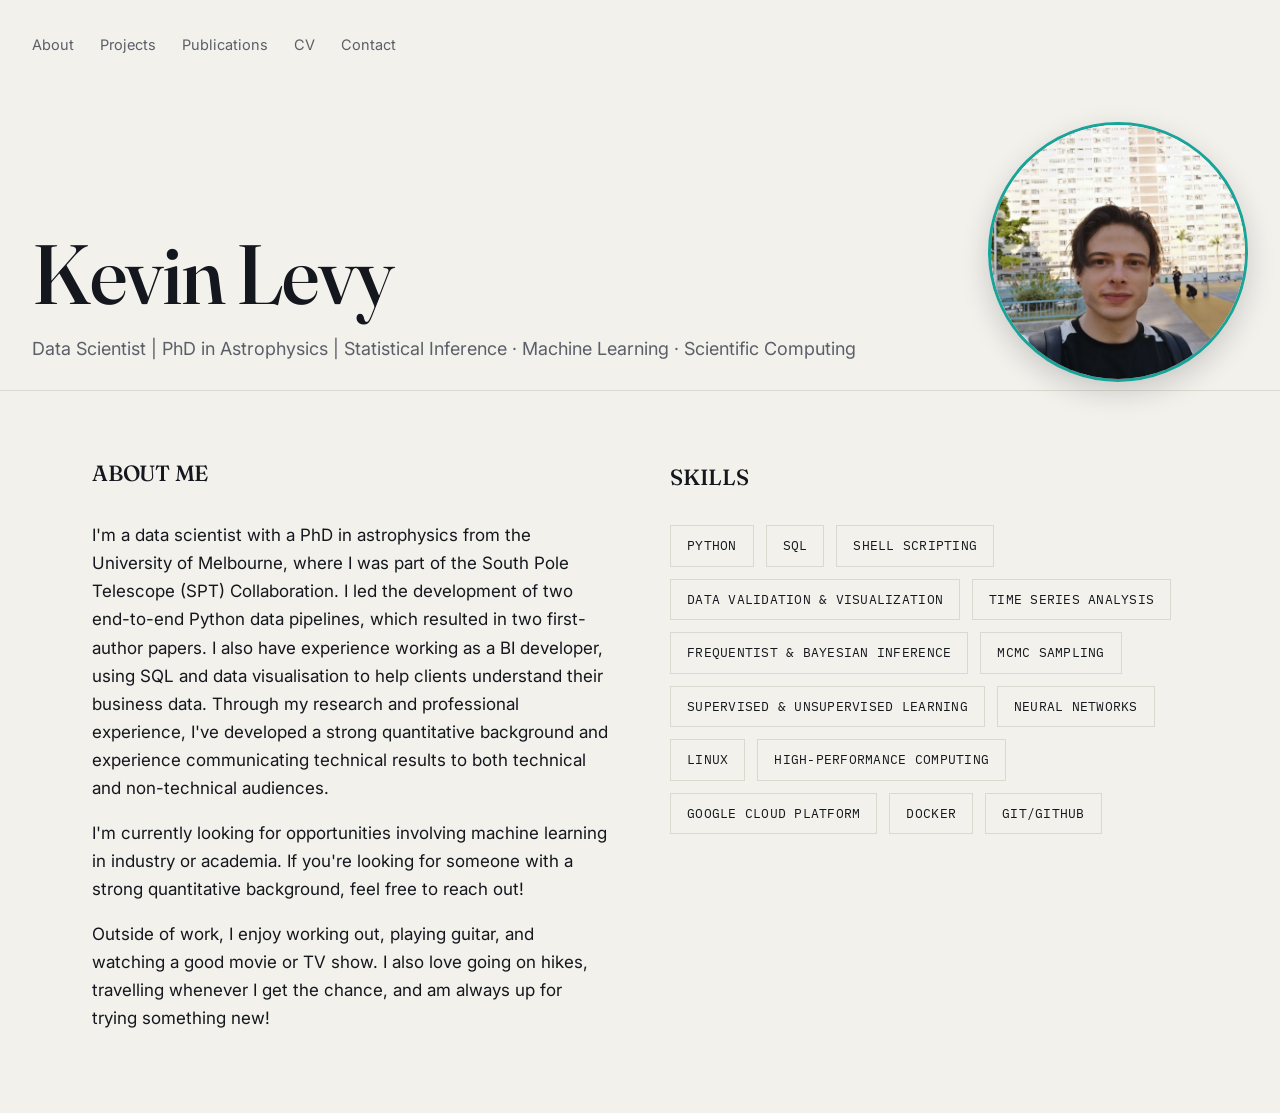
==== index.html @ ed739f93 "Update index.html" ====
<!DOCTYPE html>
<html lang="en">
<head>
<meta charset="UTF-8">
<meta name="viewport" content="width=device-width, initial-scale=1.0">
<title>Kevin Levy</title>
<meta name="description" content="Kevin Levy — astrophysicist and data scientist working across cosmology, climate, and quantitative finance.">
<link rel="preconnect" href="https://fonts.googleapis.com">
<link rel="preconnect" href="https://fonts.gstatic.com" crossorigin>
<link href="https://fonts.googleapis.com/css2?family=Fraunces:ital,opsz,wght@0,9..144,400;0,9..144,500;0,9..144,600;1,9..144,500&family=Inter:wght@400;500;600&family=IBM+Plex+Mono:wght@400;500&display=swap" rel="stylesheet">
<link rel="stylesheet" href="style.css">
</head>
<body>

<div class="nav">
  <div class="wrap">
    <ul>
      <li><a href="index.html">About</a></li>
      <li><a href="projects.html">Projects</a></li>
      <li><a href="publications.html">Publications</a></li>
      <li><a href="cv.html">CV</a></li>
      <li><a href="contact.html">Contact</a></li>
    </ul>
  </div>
</div>

<div class="masthead" id="top">
  <div class="wrap">
    <div>
      <h1>Kevin Levy</h1>
      <p class="tagline">Data Scientist | PhD in Astrophysics | Statistical Inference · Machine Learning · Scientific Computing</p>
    </div>
    <div class="hero-photo">
      <img src="assets/profile.jpg" alt="Kevin Levy">
    </div>
  </div>
</div>

<section class="divider" id="about">
  <div class="page">
    <div>
      <h2 class="heading">ABOUT ME</h2>
      <div class="about">
        <p>I'm a data scientist with a PhD in astrophysics from the University of Melbourne, where I was part of the South Pole Telescope (SPT) Collaboration. I led the development of two end-to-end Python data pipelines, which resulted in two first-author papers. I also have experience working as a BI developer, using SQL and data visualisation to help clients understand their business data. Through my research and professional experience, I've developed a strong quantitative background and experience communicating technical results to both technical and non-technical audiences.</p>
        <p>I'm currently looking for opportunities involving machine learning in industry or academia. If you're looking for someone with a strong quantitative background, feel free to reach out!</p>
        <p>Outside of work, I enjoy working out, playing guitar, and watching a good movie or TV show. I also love going on hikes, travelling whenever I get the chance, and am always up for trying something new!</p>
      </div>
    </div>
    <div class="skills-wrap">
      <h2 class="heading">SKILLS</h2>
      <div class="skills-tags">
        <span class="skill-tag">PYTHON</span>
        <span class="skill-tag">SQL</span>
        <span class="skill-tag">SHELL SCRIPTING</span>
        <span class="skill-tag">DATA VALIDATION &amp; VISUALIZATION</span>
        <span class="skill-tag">TIME SERIES ANALYSIS</span>
        <span class="skill-tag">FREQUENTIST &amp; BAYESIAN INFERENCE</span>
        <span class="skill-tag">MCMC SAMPLING</span>
        <span class="skill-tag">SUPERVISED &amp; UNSUPERVISED LEARNING</span>
        <span class="skill-tag">NEURAL NETWORKS</span>
        <span class="skill-tag">LINUX</span>
        <span class="skill-tag">HIGH-PERFORMANCE COMPUTING</span>
        <span class="skill-tag">GOOGLE CLOUD PLATFORM</span>
        <span class="skill-tag">DOCKER</span>
        <span class="skill-tag">GIT/GITHUB</span>
      </div>
    </div>
  </div>
</section>

</body>
</html>
---- style.css ----
:root {
  --paper: #F2F1EC;
  --ink: #14171D;
  --muted: #5A5F68;
  --blue: #2C4A9E;
  --teal: #3F7A6F;
  --rule: #DBD8CE;
  --text-col: 660px;
}

* { box-sizing: border-box; }
html { scroll-behavior: smooth; }

body {
  cursor: url('data:image/svg+xml;utf8,<svg xmlns="http://www.w3.org/2000/svg" width="24" height="25" viewBox="0 0 360 370"><polygon points="62,34 276,212 150,216 62,322" fill="none" stroke="%237B4FD6" stroke-width="28" stroke-linejoin="round"/></svg>') 4 2, auto;
}

a, button {
  cursor: url('data:image/svg+xml;utf8,<svg xmlns="http://www.w3.org/2000/svg" width="24" height="25" viewBox="0 0 360 370"><polygon points="62,34 276,212 150,216 62,322" fill="%237B4FD6" stroke="%237B4FD6" stroke-width="28" stroke-linejoin="round"/></svg>') 4 2, pointer;
}

body {
  margin: 0;
  background: var(--paper);
  color: var(--ink);
  font-family: 'Inter', -apple-system, sans-serif;
  font-size: 17px;
  line-height: 1.65;
  -webkit-font-smoothing: antialiased;
}

h1, h2, h3 { font-family: 'Fraunces', Georgia, serif; font-weight: 500; letter-spacing: -0.01em; margin: 0; }

a { color: var(--blue); text-decoration: none; border-bottom: 1px solid rgba(44, 74, 158, 0.35); }
a:hover { border-color: var(--blue); }
a:focus-visible, button:focus-visible { outline: 2px solid var(--blue); outline-offset: 3px; }

.num {
  font-family: 'IBM Plex Mono', monospace;
  font-size: 13px;
  color: var(--muted);
}

.wrap { max-width: 1320px; margin: 0 auto; padding: 0 32px; }

/* Nav */
.nav { padding: 30px 0 0; }
.nav .wrap { display: flex; justify-content: space-between; align-items: baseline; flex-wrap: wrap; gap: 14px; }
.nav .name { font-family: 'Fraunces', serif; font-size: 18px; font-weight: 500; border: none; color: var(--ink); }
.nav .name:hover { color: var(--blue); }
.nav ul { list-style: none; display: flex; gap: 26px; margin: 0; padding: 0; }
.nav a { color: var(--muted); border: none; font-size: 14.5px; }
.nav a:hover { color: var(--ink); }

/* Page grid: a persistent left margin gutter beside the text column, like a manuscript */
.page { max-width: 1320px; margin: 0 auto; padding: 0 32px; }
.row { display: grid; grid-template-columns: 64px 1fr; column-gap: 28px; }
.row .gutter { padding-top: 3px; }

/* Masthead */
.masthead { padding: 64px 0 8px; }
.masthead .wrap {
  display: grid;
  grid-template-columns: 1fr auto;
  gap: 40px;
  align-items: end;
}
.masthead h1 {
  font-size: clamp(48px, 7vw, 84px);
  line-height: 1.02;
  letter-spacing: -0.015em;
}
.tagline {
  margin-top: 18px;
  font-size: 18px;
  color: var(--muted);
  max-width: 900px;
}
.hero-photo img {
  width: 260px;
  aspect-ratio: 1;
  object-fit: cover;
  display: block;
  border-radius: 50%;
  border: 3px solid #1AA398;
  box-shadow: 0 10px 28px rgba(20, 23, 29, 0.18);
}
.lede {
  font-size: 18px;
  max-width: var(--text-col);
  color: var(--ink);
}

section { padding: 64px 0; }
section.divider { border-top: 1px solid var(--rule); }
h2.heading { font-size: 22px; margin-bottom: 30px; }

.about p { max-width: var(--text-col); }
.about p + p { margin-top: 16px; }

#about .page {
  max-width: 1160px;
  margin: 0 auto;
  display: grid;
  grid-template-columns: 1fr 1fr;
  gap: 60px;
  align-items: start;
}

.skills-wrap { padding-top: 4px; }
.skills-tags { display: flex; flex-wrap: wrap; gap: 12px; }
.skill-tag {
  font-family: 'IBM Plex Mono', monospace;
  font-size: 13px;
  letter-spacing: 0.02em;
  color: var(--ink);
  border: 1px solid var(--rule);
  padding: 9px 16px;
  white-space: nowrap;
}

/* Works list (shared by .work-item and .project) */
.work-grid { display: grid; grid-template-columns: 1fr 1fr; gap: 48px 40px; }
.work-item { padding: 0; }
.work-grid .work-item { border-bottom: none; }
.work-item .row { align-items: start; }
.fig { width: 56px; height: 56px; display: block; }
.work-item .idx { margin-top: 10px; }

.work-item h3, .project h3 { font-size: 20px; margin-bottom: 10px; }
.work-item h3.cite, .project h3.cite { font-style: italic; font-weight: 500; }
.work-item p.desc, .project p.desc { max-width: var(--text-col); color: var(--ink); }
.work-item p.desc + p.desc, .project p.desc + p.desc { margin-top: 14px; }
.work-item .venue, .project .venue { color: var(--muted); font-size: 15px; margin-top: 4px; }
.work-item .stack, .project .stack { margin-top: 14px; font-size: 14px; color: var(--muted); }
.work-item .links, .project .links { margin-top: 12px; display: flex; gap: 20px; flex-wrap: wrap; font-size: 14.5px; }
.work-item .figure, .project .figure { margin-top: 20px; }
.work-item .figure img, .project .figure img { width: 100%; height: auto; display: block; border: 1px solid var(--rule); }
.work-item .figure .cap, .project .figure .cap { margin-top: 8px; font-size: 13px; color: var(--muted); }

/* Intro + section headings on projects page */
.intro { max-width: 60ch; margin: 0 0 40px; color: var(--muted); }
.subheading { font-family: 'Fraunces', serif; font-size: 1.5rem; margin: 56px 0 8px; }

/* Split layout (reusable elsewhere) */
.split { display: grid; grid-template-columns: minmax(0, 1fr) minmax(0, 1fr); gap: 40px; align-items: start; }
.split.flip .split-text { order: 2; }
.split.flip .split-figs { order: 1; }
.split-figs .figure { margin-top: 0; }
.split-figs .figure + .figure { margin-top: 24px; }
.split img { display: block; width: 100%; height: auto; }

/* Project rows (projects.html): alternating text / figure */
.project {
  display: grid;
  grid-template-columns: minmax(0, 1fr) minmax(0, 1fr);
  gap: 48px;
  align-items: start;
  padding: 40px 0;
}
.project > * { min-width: 0; }
.project .num { margin-bottom: 8px; }

.project .text { grid-column: 1; grid-row: 1; }
.project .figs { grid-column: 2; grid-row: 1; }
.project.reverse .text { grid-column: 2; }
.project.reverse .figs { grid-column: 1; }

.project .figure { margin-top: 0; }
.project .figure + .figure { margin-top: 24px; }

footer { padding: 70px 0 60px; }
footer .lede2 { color: var(--muted); max-width: 50ch; }
footer .channels { margin-top: 28px; display: flex; gap: 22px; flex-wrap: wrap; align-items: center; font-size: 15.5px; }
footer .fine { margin-top: 50px; font-size: 13.5px; color: var(--muted); }

.btn-outline {
  font-family: 'Inter', sans-serif;
  font-size: 15.5px;
  color: var(--ink);
  background: transparent;
  border: 1px solid var(--ink);
  padding: 10px 20px;
  cursor: pointer;
  border-radius: 0;
}
.btn-outline:hover { background: var(--ink); color: var(--paper); }
.btn-outline:focus-visible { outline: 2px solid var(--blue); outline-offset: 3px; }

/* Modal */
.modal-overlay {
  display: none;
  position: fixed;
  inset: 0;
  background: rgba(20, 23, 29, 0.45);
  z-index: 100;
  padding: 24px;
  align-items: center;
  justify-content: center;
}
.modal-overlay.open { display: flex; }
.modal-box {
  background: var(--paper);
  border: 1px solid var(--ink);
  max-width: 440px;
  width: 100%;
  padding: 36px 32px 32px;
  position: relative;
}
.modal-box h3 { font-size: 22px; margin-bottom: 6px; }
.modal-box .sub { color: var(--muted); font-size: 14.5px; margin-bottom: 24px; }
.modal-close {
  position: absolute;
  top: 18px;
  right: 20px;
  background: none;
  border: none;
  font-family: 'Inter', sans-serif;
  font-size: 20px;
  line-height: 1;
  color: var(--muted);
  cursor: pointer;
  padding: 4px;
}
.modal-close:hover { color: var(--ink); }
.field { margin-bottom: 20px; }
.field label { display: block; font-size: 13px; color: var(--muted); margin-bottom: 6px; }
.field input, .field textarea {
  width: 100%;
  font-family: 'Inter', sans-serif;
  font-size: 15.5px;
  color: var(--ink);
  background: transparent;
  border: none;
  border-bottom: 1px solid var(--rule);
  padding: 6px 2px;
  resize: vertical;
}
.field input:focus, .field textarea:focus {
  outline: none;
  border-bottom-color: var(--blue);
}
.field textarea { min-height: 90px; }
.modal-box .send-btn {
  font-family: 'Inter', sans-serif;
  font-size: 15.5px;
  color: var(--paper);
  background: var(--ink);
  border: none;
  padding: 11px 22px;
  cursor: pointer;
  margin-top: 4px;
}
.modal-box .send-btn:hover { background: var(--blue); }

/* Responsive */
@media (max-width: 800px) {
  .split { grid-template-columns: minmax(0, 1fr); gap: 24px; }
  .split.flip .split-text,
  .split.flip .split-figs { order: initial; }

  .project { grid-template-columns: minmax(0, 1fr); gap: 24px; }
  .project .text,
  .project .figs,
  .project.reverse .text,
  .project.reverse .figs { grid-column: 1; grid-row: auto; }
}

@media (max-width: 640px) {
  .work-grid { grid-template-columns: 1fr; gap: 40px; }
  #about .page { grid-template-columns: 1fr; gap: 36px; }
  .masthead .wrap { grid-template-columns: 1fr; }
  .hero-photo { order: -1; }
  .hero-photo img { width: 120px; aspect-ratio: 1; }
  .row { grid-template-columns: 40px 1fr; column-gap: 16px; }
  .fig { width: 36px; height: 36px; }
  .wrap, .page { padding: 0 20px; }
  .nav ul { gap: 16px; }
}

/* Cursor particles */
.ball-particle {
  position: fixed;
  width: 6px;
  height: 6px;
  border-radius: 50%;
  pointer-events: none;
  z-index: 9999;
  margin: -3px 0 0 -3px;
  animation: ball-burst 0.5s ease-out forwards;
}
@keyframes ball-burst {
  to {
    transform: translate(var(--dx), var(--dy)) scale(0.3);
    opacity: 0;
  }
}
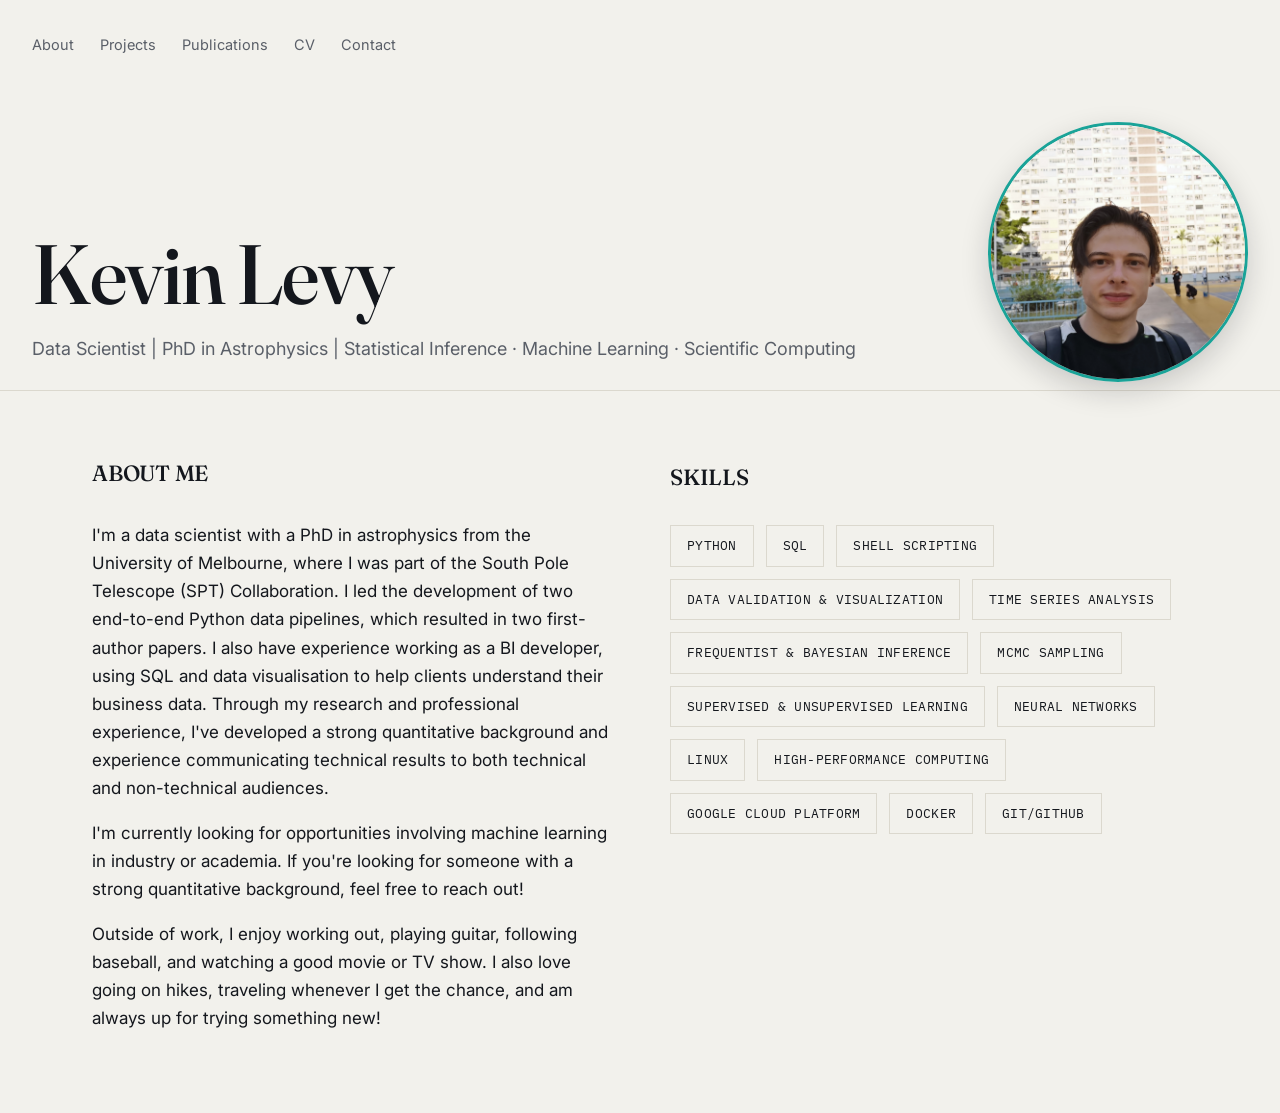
==== commit 9400a5dc: "Update index.html" ====
--- a/index.html
+++ b/index.html
@@ -4,7 +4,6 @@
 <meta charset="UTF-8">
 <meta name="viewport" content="width=device-width, initial-scale=1.0">
 <title>Kevin Levy</title>
-<meta name="description" content="Kevin Levy — astrophysicist and data scientist working across cosmology, climate, and quantitative finance.">
 <link rel="preconnect" href="https://fonts.googleapis.com">
 <link rel="preconnect" href="https://fonts.gstatic.com" crossorigin>
 <link href="https://fonts.googleapis.com/css2?family=Fraunces:ital,opsz,wght@0,9..144,400;0,9..144,500;0,9..144,600;1,9..144,500&family=Inter:wght@400;500;600&family=IBM+Plex+Mono:wght@400;500&display=swap" rel="stylesheet">
@@ -43,7 +42,7 @@
       <div class="about">
         <p>I'm a data scientist with a PhD in astrophysics from the University of Melbourne, where I was part of the South Pole Telescope (SPT) Collaboration. I led the development of two end-to-end Python data pipelines, which resulted in two first-author papers. I also have experience working as a BI developer, using SQL and data visualisation to help clients understand their business data. Through my research and professional experience, I've developed a strong quantitative background and experience communicating technical results to both technical and non-technical audiences.</p>
         <p>I'm currently looking for opportunities involving machine learning in industry or academia. If you're looking for someone with a strong quantitative background, feel free to reach out!</p>
-        <p>Outside of work, I enjoy working out, playing guitar, and watching a good movie or TV show. I also love going on hikes, travelling whenever I get the chance, and am always up for trying something new!</p>
+        <p>Outside of work, I enjoy working out, playing guitar, following baseball, and watching a good movie or TV show. I also love going on hikes, traveling whenever I get the chance, and am always up for trying something new!</p>
       </div>
     </div>
     <div class="skills-wrap">
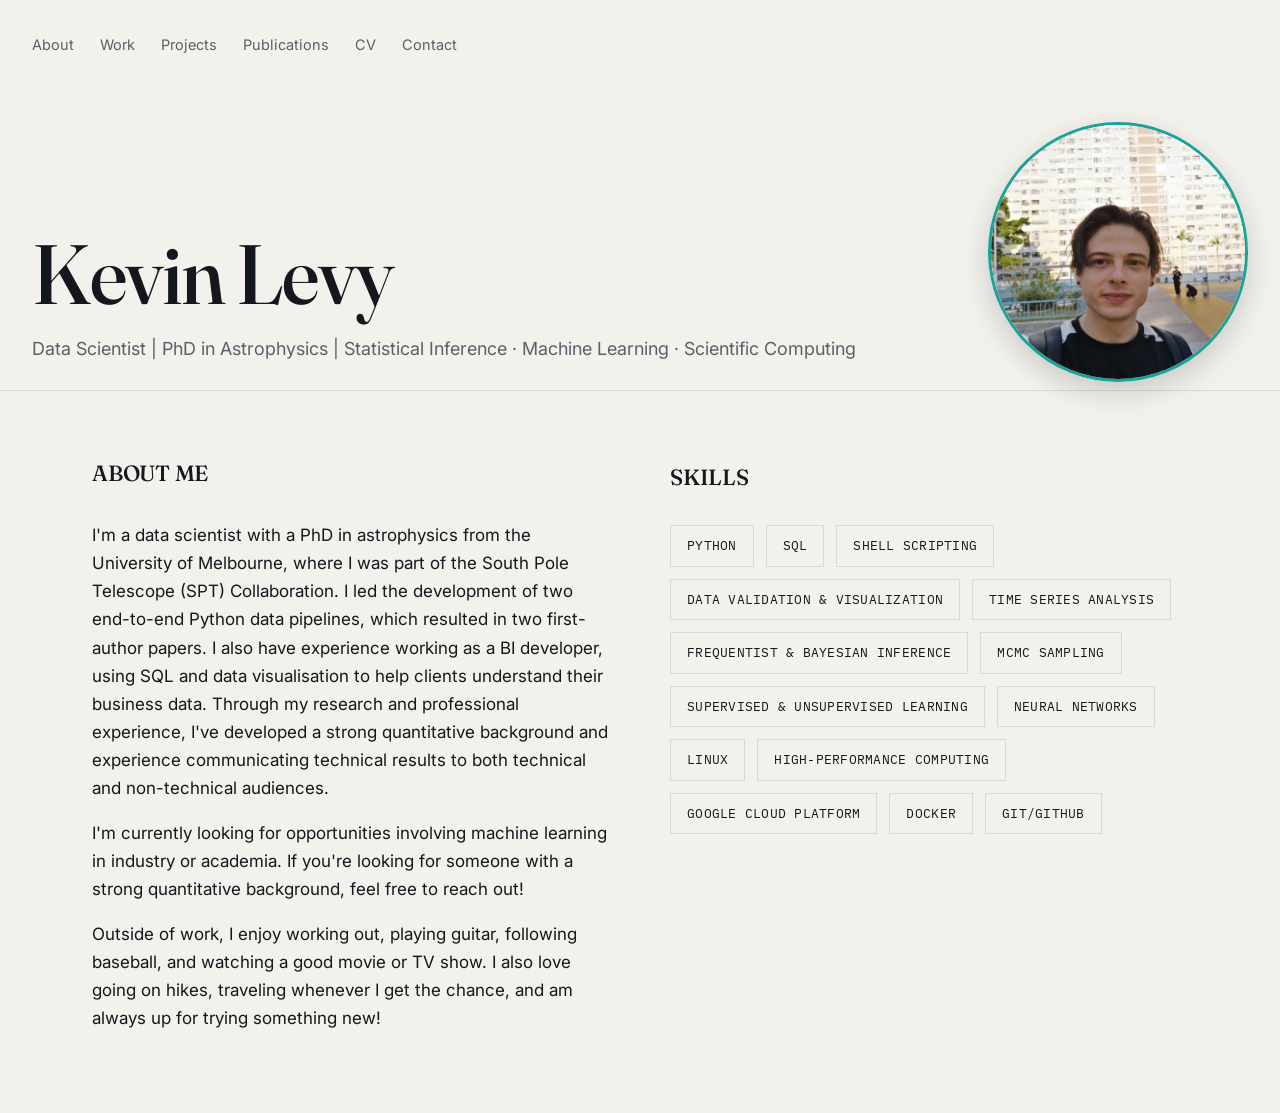
==== commit ebada854: "Add files via upload" ====
--- a/index.html
+++ b/index.html
@@ -15,6 +15,7 @@
   <div class="wrap">
     <ul>
       <li><a href="index.html">About</a></li>
+      <li><a href="work.html">Work</a></li>
       <li><a href="projects.html">Projects</a></li>
       <li><a href="publications.html">Publications</a></li>
       <li><a href="cv.html">CV</a></li>
--- a/style.css
+++ b/style.css
@@ -119,7 +119,7 @@
   white-space: nowrap;
 }
 
-/* Works list (shared by .work-item and .project) */
+/* Works list (used by publications.html) */
 .work-grid { display: grid; grid-template-columns: 1fr 1fr; gap: 48px 40px; }
 .work-item { padding: 0; }
 .work-grid .work-item { border-bottom: none; }
@@ -127,18 +127,18 @@
 .fig { width: 56px; height: 56px; display: block; }
 .work-item .idx { margin-top: 10px; }
 
-.work-item h3, .project h3 { font-size: 20px; margin-bottom: 10px; }
-.work-item h3.cite, .project h3.cite { font-style: italic; font-weight: 500; }
-.work-item p.desc, .project p.desc { max-width: var(--text-col); color: var(--ink); }
-.work-item p.desc + p.desc, .project p.desc + p.desc { margin-top: 14px; }
-.work-item .venue, .project .venue { color: var(--muted); font-size: 15px; margin-top: 4px; }
-.work-item .stack, .project .stack { margin-top: 14px; font-size: 14px; color: var(--muted); }
-.work-item .links, .project .links { margin-top: 12px; display: flex; gap: 20px; flex-wrap: wrap; font-size: 14.5px; }
-.work-item .figure, .project .figure { margin-top: 20px; }
-.work-item .figure img, .project .figure img { width: 100%; height: auto; display: block; border: 1px solid var(--rule); }
-.work-item .figure .cap, .project .figure .cap { margin-top: 8px; font-size: 13px; color: var(--muted); }
-
-/* Intro + section headings on projects page */
+.work-item h3 { font-size: 20px; margin-bottom: 10px; }
+.work-item h3.cite { font-style: italic; font-weight: 500; }
+.work-item p.desc { max-width: var(--text-col); color: var(--ink); }
+.work-item p.desc + p.desc { margin-top: 14px; }
+.work-item .venue { color: var(--muted); font-size: 15px; margin-top: 4px; }
+.work-item .stack { margin-top: 14px; font-size: 14px; color: var(--muted); }
+.work-item .links { margin-top: 12px; display: flex; gap: 20px; flex-wrap: wrap; font-size: 14.5px; }
+.work-item .figure { margin-top: 20px; }
+.work-item .figure img { width: 100%; height: auto; display: block; border: 1px solid var(--rule); }
+.work-item .figure .cap { margin-top: 8px; font-size: 13px; color: var(--muted); }
+
+/* Intro text on Work / Projects pages */
 .intro { max-width: 60ch; margin: 0 0 40px; color: var(--muted); }
 .subheading { font-family: 'Fraunces', serif; font-size: 1.5rem; margin: 56px 0 8px; }
 
@@ -150,24 +150,39 @@
 .split-figs .figure + .figure { margin-top: 24px; }
 .split img { display: block; width: 100%; height: auto; }
 
-/* Project rows (projects.html): alternating text / figure */
-.project {
+/* Cards (work.html and projects.html) */
+.card-list { display: flex; flex-direction: column; gap: 20px; }
+
+.card {
   display: grid;
-  grid-template-columns: minmax(0, 1fr) minmax(0, 1fr);
-  gap: 48px;
+  grid-template-columns: 260px minmax(0, 1fr);
+  gap: 28px;
   align-items: start;
-  padding: 40px 0;
-}
-.project > * { min-width: 0; }
-.project .num { margin-bottom: 8px; }
-
-.project .text { grid-column: 1; grid-row: 1; }
-.project .figs { grid-column: 2; grid-row: 1; }
-.project.reverse .text { grid-column: 2; }
-.project.reverse .figs { grid-column: 1; }
-
-.project .figure { margin-top: 0; }
-.project .figure + .figure { margin-top: 24px; }
+  padding: 24px;
+  border: 1px solid var(--rule);
+  border-radius: 12px;
+  background: #F8F7F2;
+}
+.card.no-thumb { grid-template-columns: minmax(0, 1fr); }
+.card > * { min-width: 0; }
+
+.card .thumb img {
+  width: 100%;
+  height: auto;
+  display: block;
+  border: 1px solid var(--rule);
+  border-radius: 6px;
+}
+
+.card h3 { font-size: 20px; margin-bottom: 4px; }
+.card .meta { color: var(--muted); font-size: 15px; margin-bottom: 10px; }
+.card p.desc { max-width: 72ch; color: var(--ink); }
+.card .stack { margin-top: 14px; font-size: 14px; color: var(--muted); }
+.card .links { margin-top: 12px; display: flex; gap: 20px; flex-wrap: wrap; font-size: 14.5px; }
+
+.card .sub-entry { margin-top: 18px; padding-top: 16px; border-top: 1px solid var(--rule); }
+.card .sub-entry h4 { font-family: 'Fraunces', Georgia, serif; font-weight: 500; font-size: 16.5px; margin: 0 0 6px; }
+.card .sub-entry .meta { margin: 6px 0 0; font-size: 14px; }
 
 footer { padding: 70px 0 60px; }
 footer .lede2 { color: var(--muted); max-width: 50ch; }
@@ -259,11 +274,7 @@
   .split.flip .split-text,
   .split.flip .split-figs { order: initial; }
 
-  .project { grid-template-columns: minmax(0, 1fr); gap: 24px; }
-  .project .text,
-  .project .figs,
-  .project.reverse .text,
-  .project.reverse .figs { grid-column: 1; grid-row: auto; }
+  .card { grid-template-columns: minmax(0, 1fr); gap: 18px; }
 }
 
 @media (max-width: 640px) {
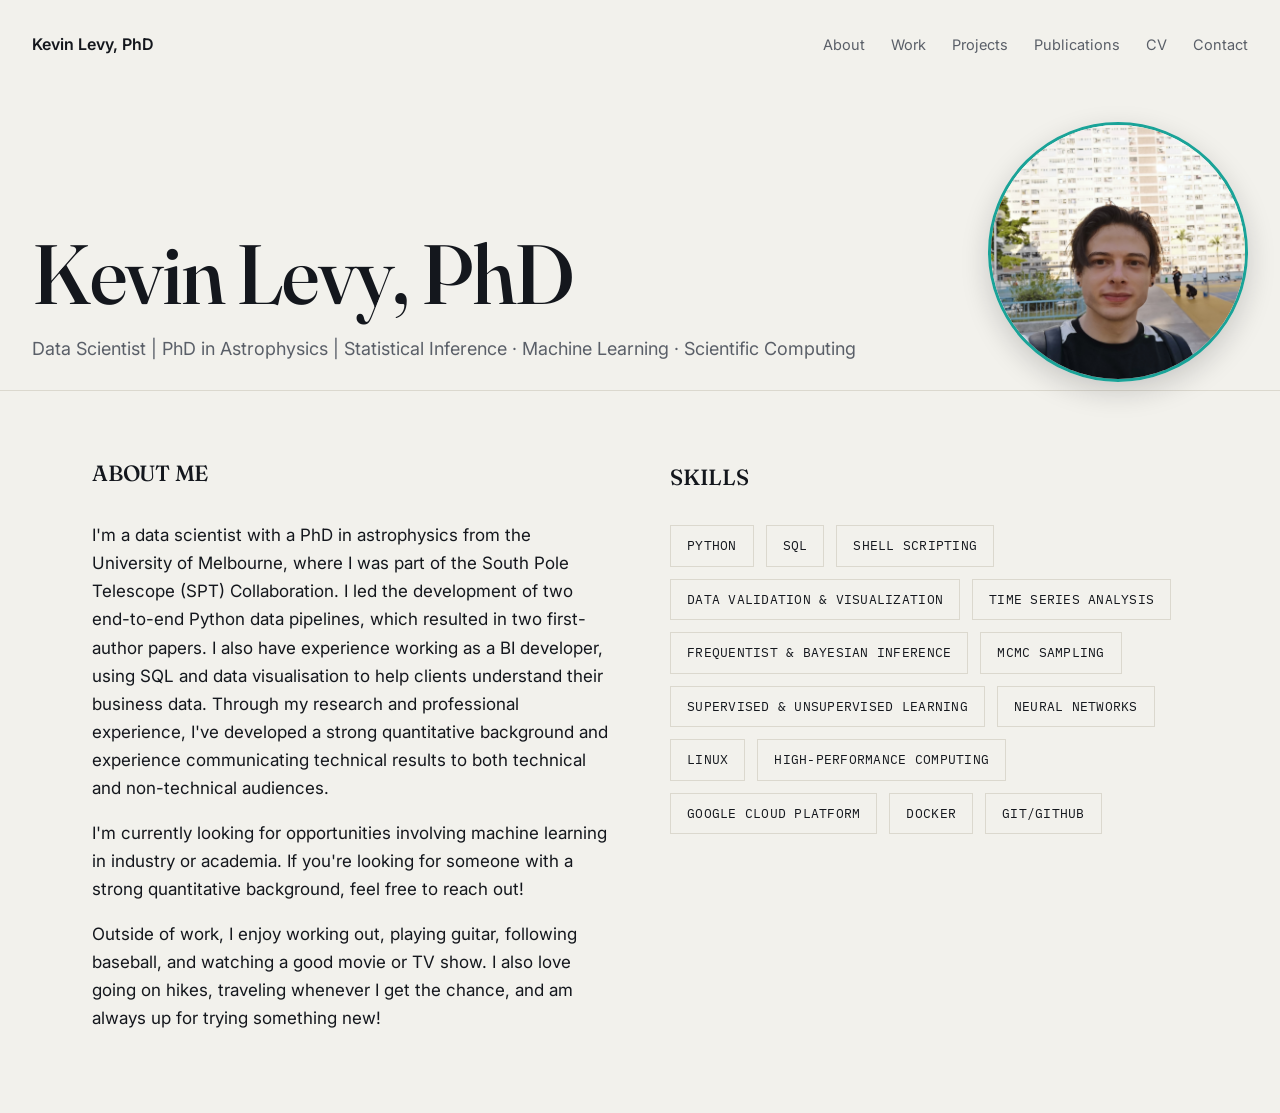
==== commit 1a15d6cb: "Update index.html" ====
--- a/index.html
+++ b/index.html
@@ -13,6 +13,7 @@
 
 <div class="nav">
   <div class="wrap">
+    <a class="name" href="index.html">Kevin Levy, PhD</a>
     <ul>
       <li><a href="index.html">About</a></li>
       <li><a href="work.html">Work</a></li>
@@ -27,7 +28,7 @@
 <div class="masthead" id="top">
   <div class="wrap">
     <div>
-      <h1>Kevin Levy</h1>
+      <h1>Kevin Levy, PhD</h1>
       <p class="tagline">Data Scientist | PhD in Astrophysics | Statistical Inference · Machine Learning · Scientific Computing</p>
     </div>
     <div class="hero-photo">
--- a/style.css
+++ b/style.css
@@ -46,7 +46,7 @@
 /* Nav */
 .nav { padding: 30px 0 0; }
 .nav .wrap { display: flex; justify-content: space-between; align-items: baseline; flex-wrap: wrap; gap: 14px; }
-.nav .name { font-family: 'Fraunces', serif; font-size: 18px; font-weight: 500; border: none; color: var(--ink); }
+.nav .name { font-family: 'Inter', -apple-system, sans-serif; font-size: 16px; font-weight: 600; border: none; color: var(--ink); }
 .nav .name:hover { color: var(--blue); }
 .nav ul { list-style: none; display: flex; gap: 26px; margin: 0; padding: 0; }
 .nav a { color: var(--muted); border: none; font-size: 14.5px; }
@@ -306,3 +306,12 @@
     opacity: 0;
   }
 }
+
+/* Logo thumbnails and sub-entries with figures (work.html) */
+.card .thumb.logo img { max-width: 160px; border: none; border-radius: 8px; }
+.card .sub-entry { display: grid; grid-template-columns: minmax(0, 1fr) 280px; gap: 24px; align-items: start; }
+.card .sub-entry .sub-thumb img { width: 100%; height: auto; display: block; border: 1px solid var(--rule); border-radius: 6px; }
+
+@media (max-width: 800px) {
+  .card .sub-entry { grid-template-columns: minmax(0, 1fr); gap: 14px; }
+}
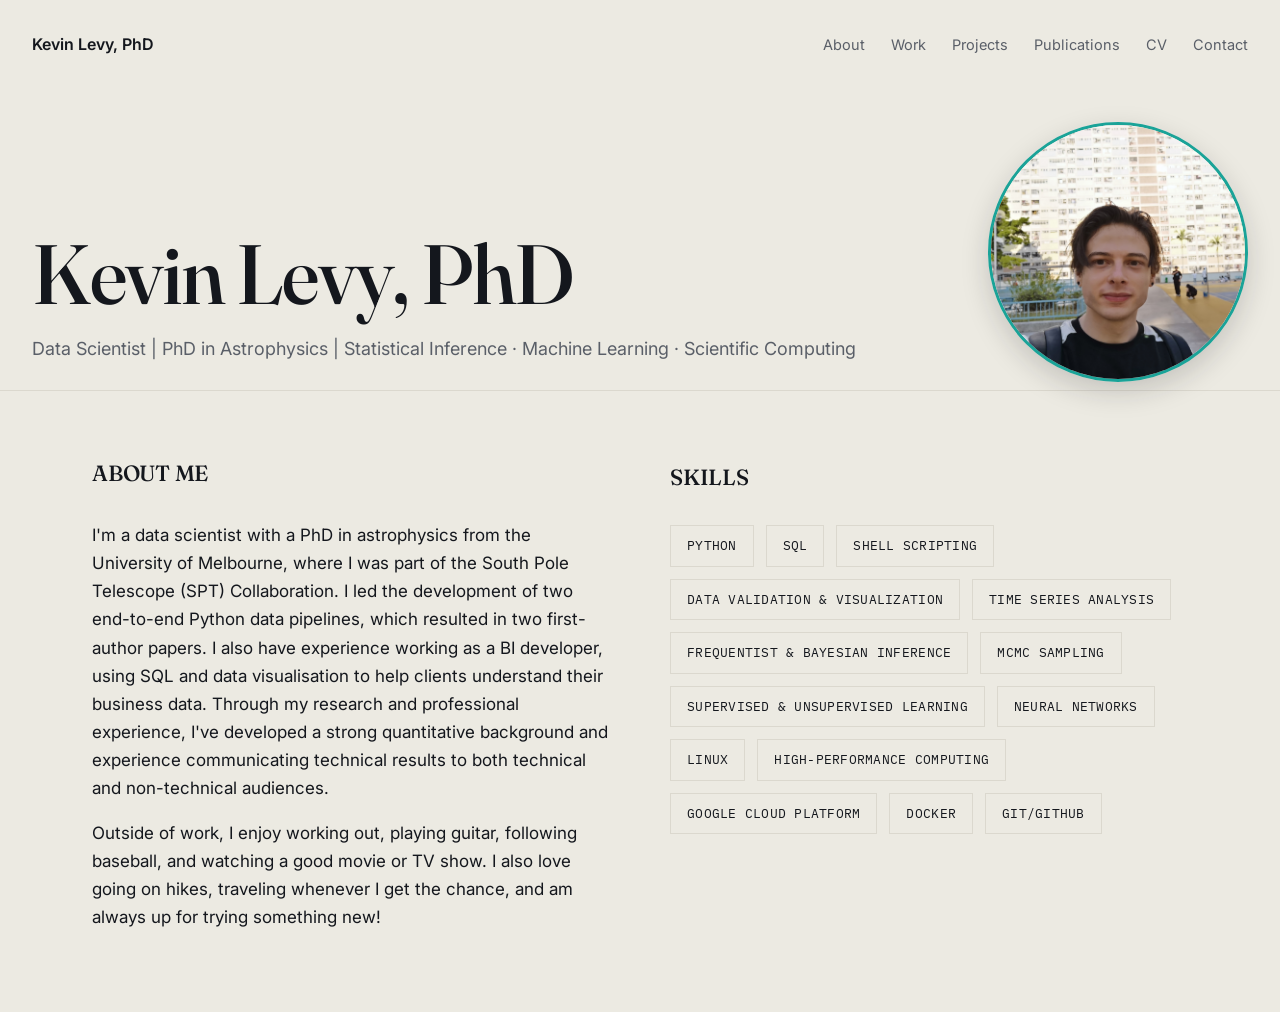
==== commit b0684d06: "Update index.html" ====
--- a/index.html
+++ b/index.html
@@ -43,7 +43,6 @@
       <h2 class="heading">ABOUT ME</h2>
       <div class="about">
         <p>I'm a data scientist with a PhD in astrophysics from the University of Melbourne, where I was part of the South Pole Telescope (SPT) Collaboration. I led the development of two end-to-end Python data pipelines, which resulted in two first-author papers. I also have experience working as a BI developer, using SQL and data visualisation to help clients understand their business data. Through my research and professional experience, I've developed a strong quantitative background and experience communicating technical results to both technical and non-technical audiences.</p>
-        <p>I'm currently looking for opportunities involving machine learning in industry or academia. If you're looking for someone with a strong quantitative background, feel free to reach out!</p>
         <p>Outside of work, I enjoy working out, playing guitar, following baseball, and watching a good movie or TV show. I also love going on hikes, traveling whenever I get the chance, and am always up for trying something new!</p>
       </div>
     </div>
--- a/style.css
+++ b/style.css
@@ -1,5 +1,5 @@
 :root {
-  --paper: #F2F1EC;
+  --paper: #ECEAE2;
   --ink: #14171D;
   --muted: #5A5F68;
   --blue: #2C4A9E;
@@ -161,7 +161,8 @@
   padding: 24px;
   border: 1px solid var(--rule);
   border-radius: 12px;
-  background: #F8F7F2;
+  background: #FBFAF6;
+  box-shadow: 0 2px 10px rgba(20, 23, 29, 0.06);
 }
 .card.no-thumb { grid-template-columns: minmax(0, 1fr); }
 .card > * { min-width: 0; }
@@ -308,10 +309,29 @@
 }
 
 /* Logo thumbnails and sub-entries with figures (work.html) */
-.card .thumb.logo img { max-width: 160px; border: none; border-radius: 8px; }
+.card .thumb.logo { align-self: center; }
+.card .thumb.logo img { width: 200px; max-width: 100%; margin: 0 auto; border: none; border-radius: 8px; }
 .card .sub-entry { display: grid; grid-template-columns: minmax(0, 1fr) 280px; gap: 24px; align-items: start; }
 .card .sub-entry .sub-thumb img { width: 100%; height: auto; display: block; border: 1px solid var(--rule); border-radius: 6px; }
+.card > .sub-entry { grid-column: 1 / -1; margin-top: 0; }
 
 @media (max-width: 800px) {
   .card .sub-entry { grid-template-columns: minmax(0, 1fr); gap: 14px; }
 }
+
+/* Page titles on Work / Projects / Publications / CV / Contact */
+.page > h2.heading {
+  font-size: clamp(38px, 5vw, 56px);
+  line-height: 1.05;
+  letter-spacing: -0.015em;
+  margin-bottom: 28px;
+}
+.page > h2.heading::after {
+  content: "";
+  display: block;
+  width: 56px;
+  height: 4px;
+  margin-top: 16px;
+  background: #1AA398;
+  border-radius: 2px;
+}
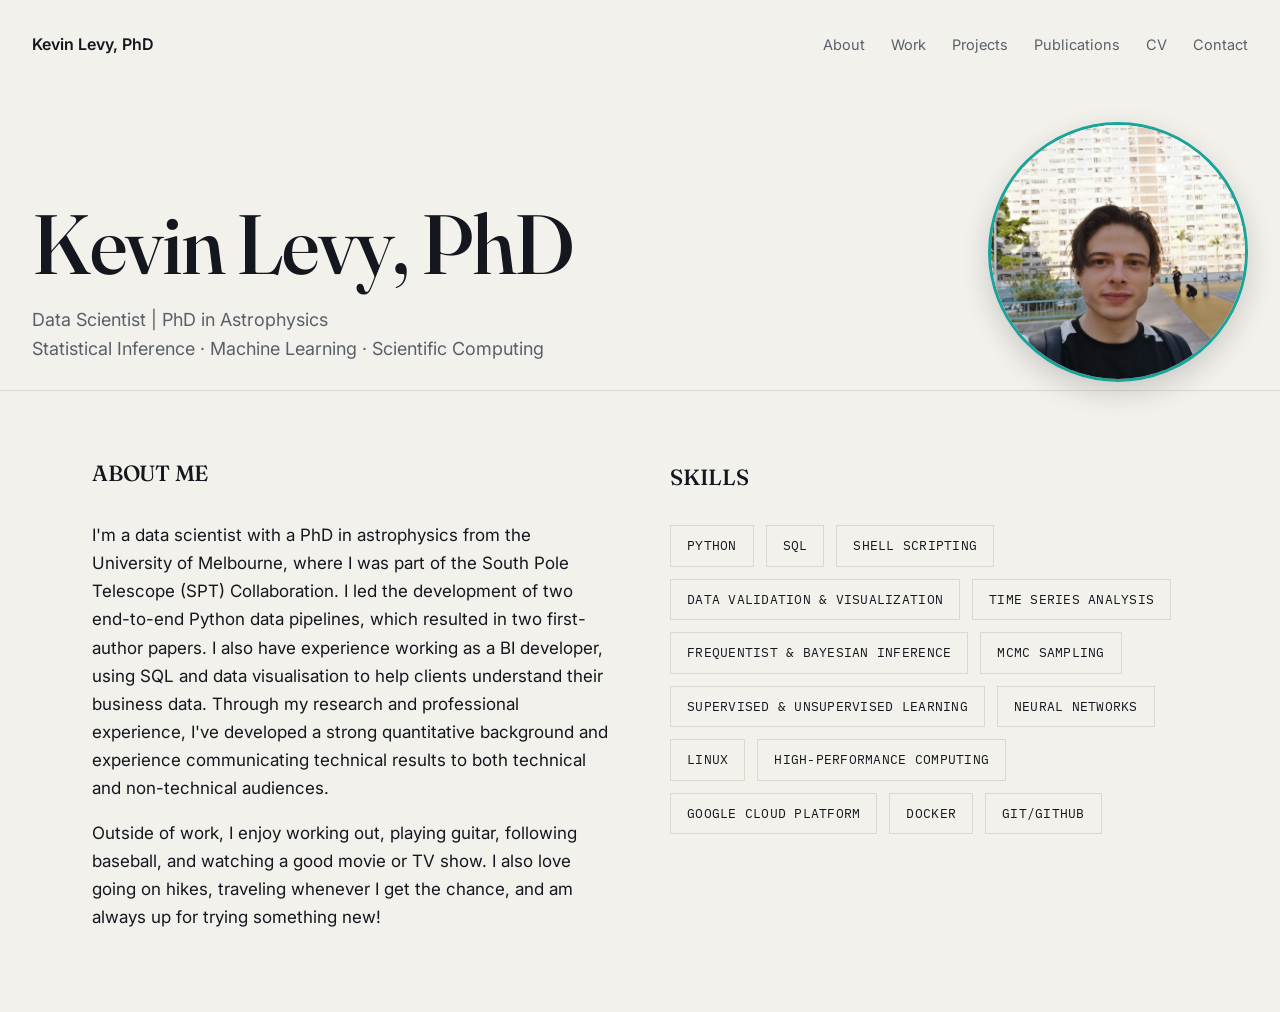
==== commit 9083a45a: "Update index.html" ====
--- a/index.html
+++ b/index.html
@@ -29,7 +29,7 @@
   <div class="wrap">
     <div>
       <h1>Kevin Levy, PhD</h1>
-      <p class="tagline">Data Scientist | PhD in Astrophysics | Statistical Inference · Machine Learning · Scientific Computing</p>
+      <p class="tagline">Data Scientist | PhD in Astrophysics<br>Statistical Inference · Machine Learning · Scientific Computing</p>
     </div>
     <div class="hero-photo">
       <img src="assets/profile.jpg" alt="Kevin Levy">
--- a/style.css
+++ b/style.css
@@ -1,5 +1,5 @@
 :root {
-  --paper: #ECEAE2;
+  --paper: #F2F1EC;
   --ink: #14171D;
   --muted: #5A5F68;
   --blue: #2C4A9E;
@@ -161,7 +161,7 @@
   padding: 24px;
   border: 1px solid var(--rule);
   border-radius: 12px;
-  background: #FBFAF6;
+  background: #FCFBF8;
   box-shadow: 0 2px 10px rgba(20, 23, 29, 0.06);
 }
 .card.no-thumb { grid-template-columns: minmax(0, 1fr); }
@@ -329,8 +329,8 @@
 .page > h2.heading::after {
   content: "";
   display: block;
-  width: 56px;
-  height: 4px;
+  width: 100%;
+  height: 3px;
   margin-top: 16px;
   background: #1AA398;
   border-radius: 2px;
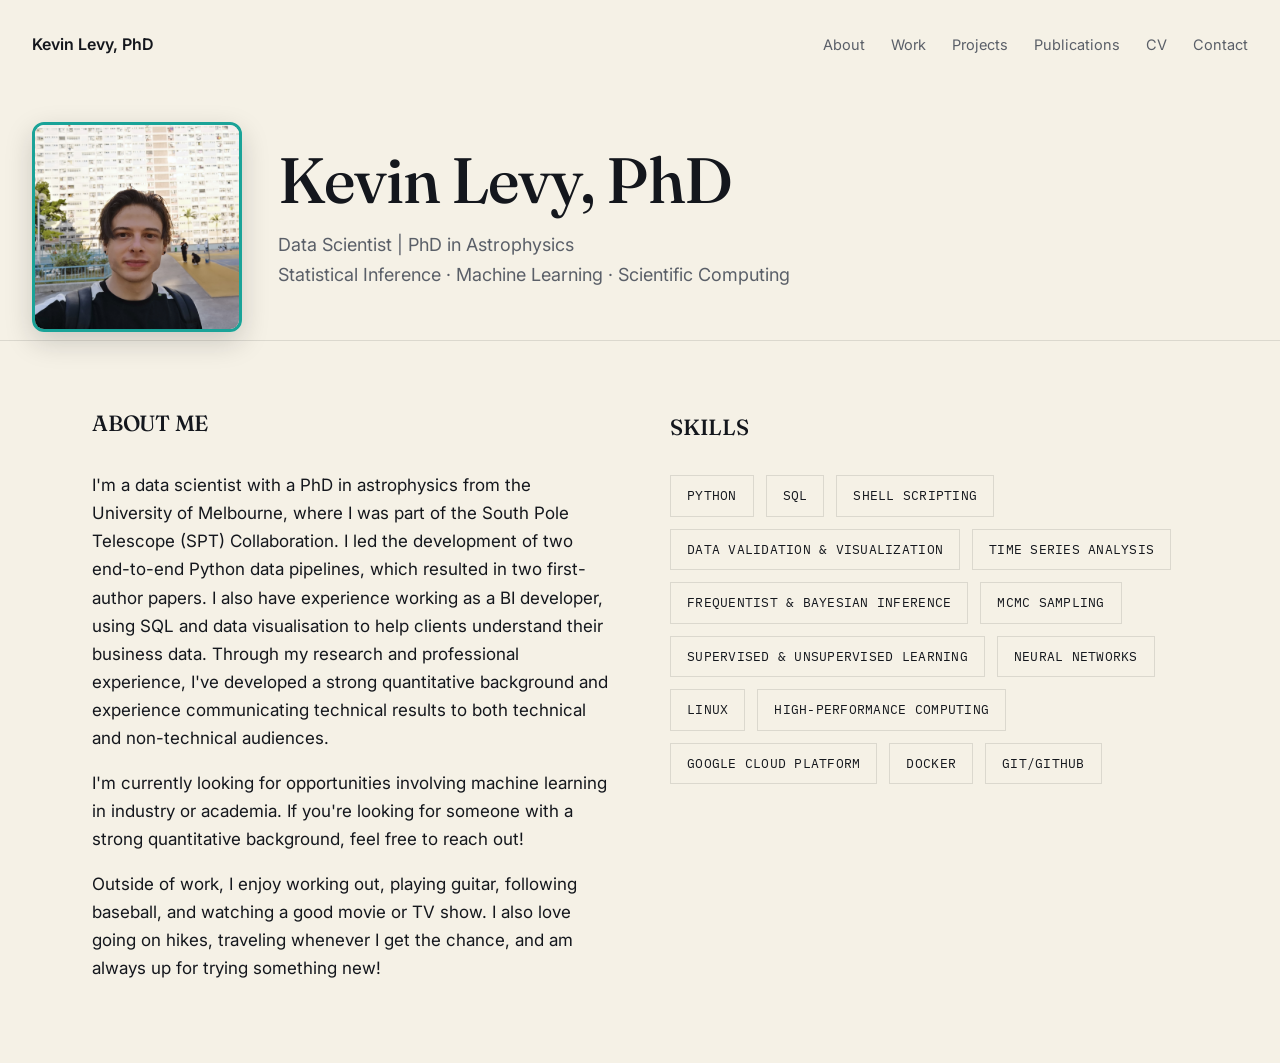
==== commit 313a7fb3: "Update index.html" ====
--- a/index.html
+++ b/index.html
@@ -43,6 +43,7 @@
       <h2 class="heading">ABOUT ME</h2>
       <div class="about">
         <p>I'm a data scientist with a PhD in astrophysics from the University of Melbourne, where I was part of the South Pole Telescope (SPT) Collaboration. I led the development of two end-to-end Python data pipelines, which resulted in two first-author papers. I also have experience working as a BI developer, using SQL and data visualisation to help clients understand their business data. Through my research and professional experience, I've developed a strong quantitative background and experience communicating technical results to both technical and non-technical audiences.</p>
+        <p>I'm currently looking for opportunities involving machine learning in industry or academia. If you're looking for someone with a strong quantitative background, feel free to reach out!</p>
         <p>Outside of work, I enjoy working out, playing guitar, following baseball, and watching a good movie or TV show. I also love going on hikes, traveling whenever I get the chance, and am always up for trying something new!</p>
       </div>
     </div>
--- a/style.css
+++ b/style.css
@@ -1,5 +1,5 @@
 :root {
-  --paper: #F2F1EC;
+  --paper: #F5F1E6;
   --ink: #14171D;
   --muted: #5A5F68;
   --blue: #2C4A9E;
@@ -61,12 +61,13 @@
 .masthead { padding: 64px 0 8px; }
 .masthead .wrap {
   display: grid;
-  grid-template-columns: 1fr auto;
-  gap: 40px;
-  align-items: end;
-}
+  grid-template-columns: auto 1fr;
+  gap: 36px;
+  align-items: center;
+}
+.hero-photo { order: -1; }
 .masthead h1 {
-  font-size: clamp(48px, 7vw, 84px);
+  font-size: clamp(40px, 5.5vw, 64px);
   line-height: 1.02;
   letter-spacing: -0.015em;
 }
@@ -77,11 +78,11 @@
   max-width: 900px;
 }
 .hero-photo img {
-  width: 260px;
+  width: 210px;
   aspect-ratio: 1;
   object-fit: cover;
   display: block;
-  border-radius: 50%;
+  border-radius: 12px;
   border: 3px solid #1AA398;
   box-shadow: 0 10px 28px rgba(20, 23, 29, 0.18);
 }
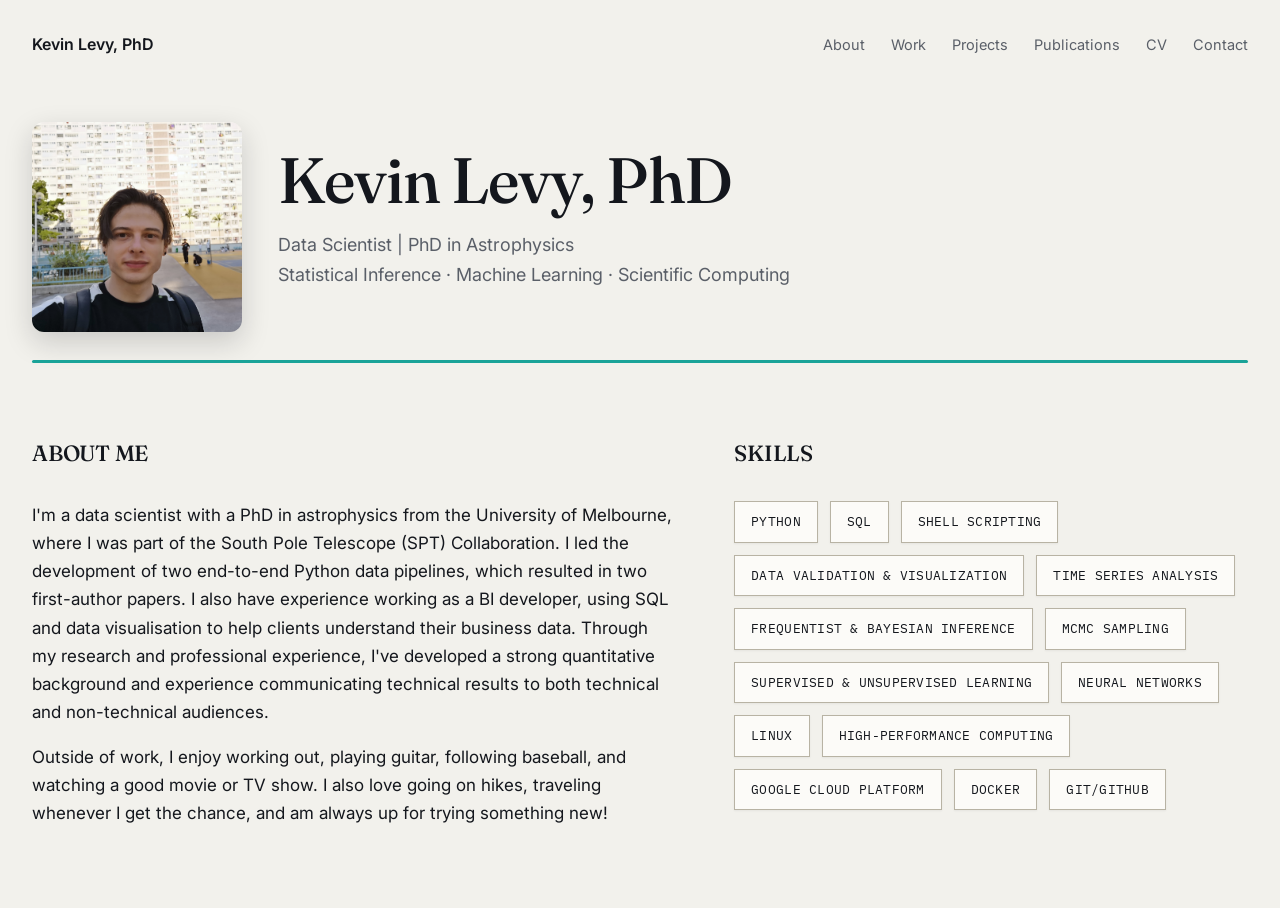
==== commit 7bc7f5cc: "Update index.html" ====
--- a/index.html
+++ b/index.html
@@ -43,7 +43,6 @@
       <h2 class="heading">ABOUT ME</h2>
       <div class="about">
         <p>I'm a data scientist with a PhD in astrophysics from the University of Melbourne, where I was part of the South Pole Telescope (SPT) Collaboration. I led the development of two end-to-end Python data pipelines, which resulted in two first-author papers. I also have experience working as a BI developer, using SQL and data visualisation to help clients understand their business data. Through my research and professional experience, I've developed a strong quantitative background and experience communicating technical results to both technical and non-technical audiences.</p>
-        <p>I'm currently looking for opportunities involving machine learning in industry or academia. If you're looking for someone with a strong quantitative background, feel free to reach out!</p>
         <p>Outside of work, I enjoy working out, playing guitar, following baseball, and watching a good movie or TV show. I also love going on hikes, traveling whenever I get the chance, and am always up for trying something new!</p>
       </div>
     </div>
--- a/style.css
+++ b/style.css
@@ -1,5 +1,5 @@
 :root {
-  --paper: #F5F1E6;
+  --paper: #F2F1EC;
   --ink: #14171D;
   --muted: #5A5F68;
   --blue: #2C4A9E;
@@ -62,10 +62,17 @@
 .masthead .wrap {
   display: grid;
   grid-template-columns: auto 1fr;
-  gap: 36px;
+  gap: 28px 36px;
   align-items: center;
 }
 .hero-photo { order: -1; }
+.masthead .wrap::after {
+  content: "";
+  grid-column: 1 / -1;
+  height: 3px;
+  background: #1AA398;
+  border-radius: 2px;
+}
 .masthead h1 {
   font-size: clamp(40px, 5.5vw, 64px);
   line-height: 1.02;
@@ -83,7 +90,7 @@
   object-fit: cover;
   display: block;
   border-radius: 12px;
-  border: 3px solid #1AA398;
+  border: none;
   box-shadow: 0 10px 28px rgba(20, 23, 29, 0.18);
 }
 .lede {
@@ -93,29 +100,48 @@
 }
 
 section { padding: 64px 0; }
-section.divider { border-top: 1px solid var(--rule); }
+section.divider { border-top: none; }
 h2.heading { font-size: 22px; margin-bottom: 30px; }
+
+/* Page titles on Work / Projects / Publications / CV / Contact */
+.page > h2.heading {
+  font-size: clamp(38px, 5vw, 56px);
+  line-height: 1.05;
+  letter-spacing: -0.015em;
+  margin-bottom: 28px;
+}
+.page > h2.heading::after {
+  content: "";
+  display: block;
+  width: 100%;
+  height: 3px;
+  margin-top: 16px;
+  background: #1AA398;
+  border-radius: 2px;
+}
 
 .about p { max-width: var(--text-col); }
 .about p + p { margin-top: 16px; }
 
 #about .page {
-  max-width: 1160px;
+  max-width: 1320px;
   margin: 0 auto;
   display: grid;
-  grid-template-columns: 1fr 1fr;
+  grid-template-columns: 1.25fr 1fr;
   gap: 60px;
   align-items: start;
 }
 
-.skills-wrap { padding-top: 4px; }
+.skills-wrap { padding-top: 0; }
 .skills-tags { display: flex; flex-wrap: wrap; gap: 12px; }
 .skill-tag {
   font-family: 'IBM Plex Mono', monospace;
   font-size: 13px;
   letter-spacing: 0.02em;
   color: var(--ink);
-  border: 1px solid var(--rule);
+  border: 1px solid #B8B3A4;
+  background: #FCFBF8;
+  box-shadow: 0 1px 2px rgba(20, 23, 29, 0.06);
   padding: 9px 16px;
   white-space: nowrap;
 }
@@ -131,7 +157,7 @@
 .work-item h3 { font-size: 20px; margin-bottom: 10px; }
 .work-item h3.cite { font-style: italic; font-weight: 500; }
 .work-item p.desc { max-width: var(--text-col); color: var(--ink); }
-.work-item p.desc + p.desc { margin-top: 14px; }
+.work-item p.desc { max-width: none; color: var(--ink); }
 .work-item .venue { color: var(--muted); font-size: 15px; margin-top: 4px; }
 .work-item .stack { margin-top: 14px; font-size: 14px; color: var(--muted); }
 .work-item .links { margin-top: 12px; display: flex; gap: 20px; flex-wrap: wrap; font-size: 14.5px; }
@@ -319,20 +345,3 @@
 @media (max-width: 800px) {
   .card .sub-entry { grid-template-columns: minmax(0, 1fr); gap: 14px; }
 }
-
-/* Page titles on Work / Projects / Publications / CV / Contact */
-.page > h2.heading {
-  font-size: clamp(38px, 5vw, 56px);
-  line-height: 1.05;
-  letter-spacing: -0.015em;
-  margin-bottom: 28px;
-}
-.page > h2.heading::after {
-  content: "";
-  display: block;
-  width: 100%;
-  height: 3px;
-  margin-top: 16px;
-  background: #1AA398;
-  border-radius: 2px;
-}
